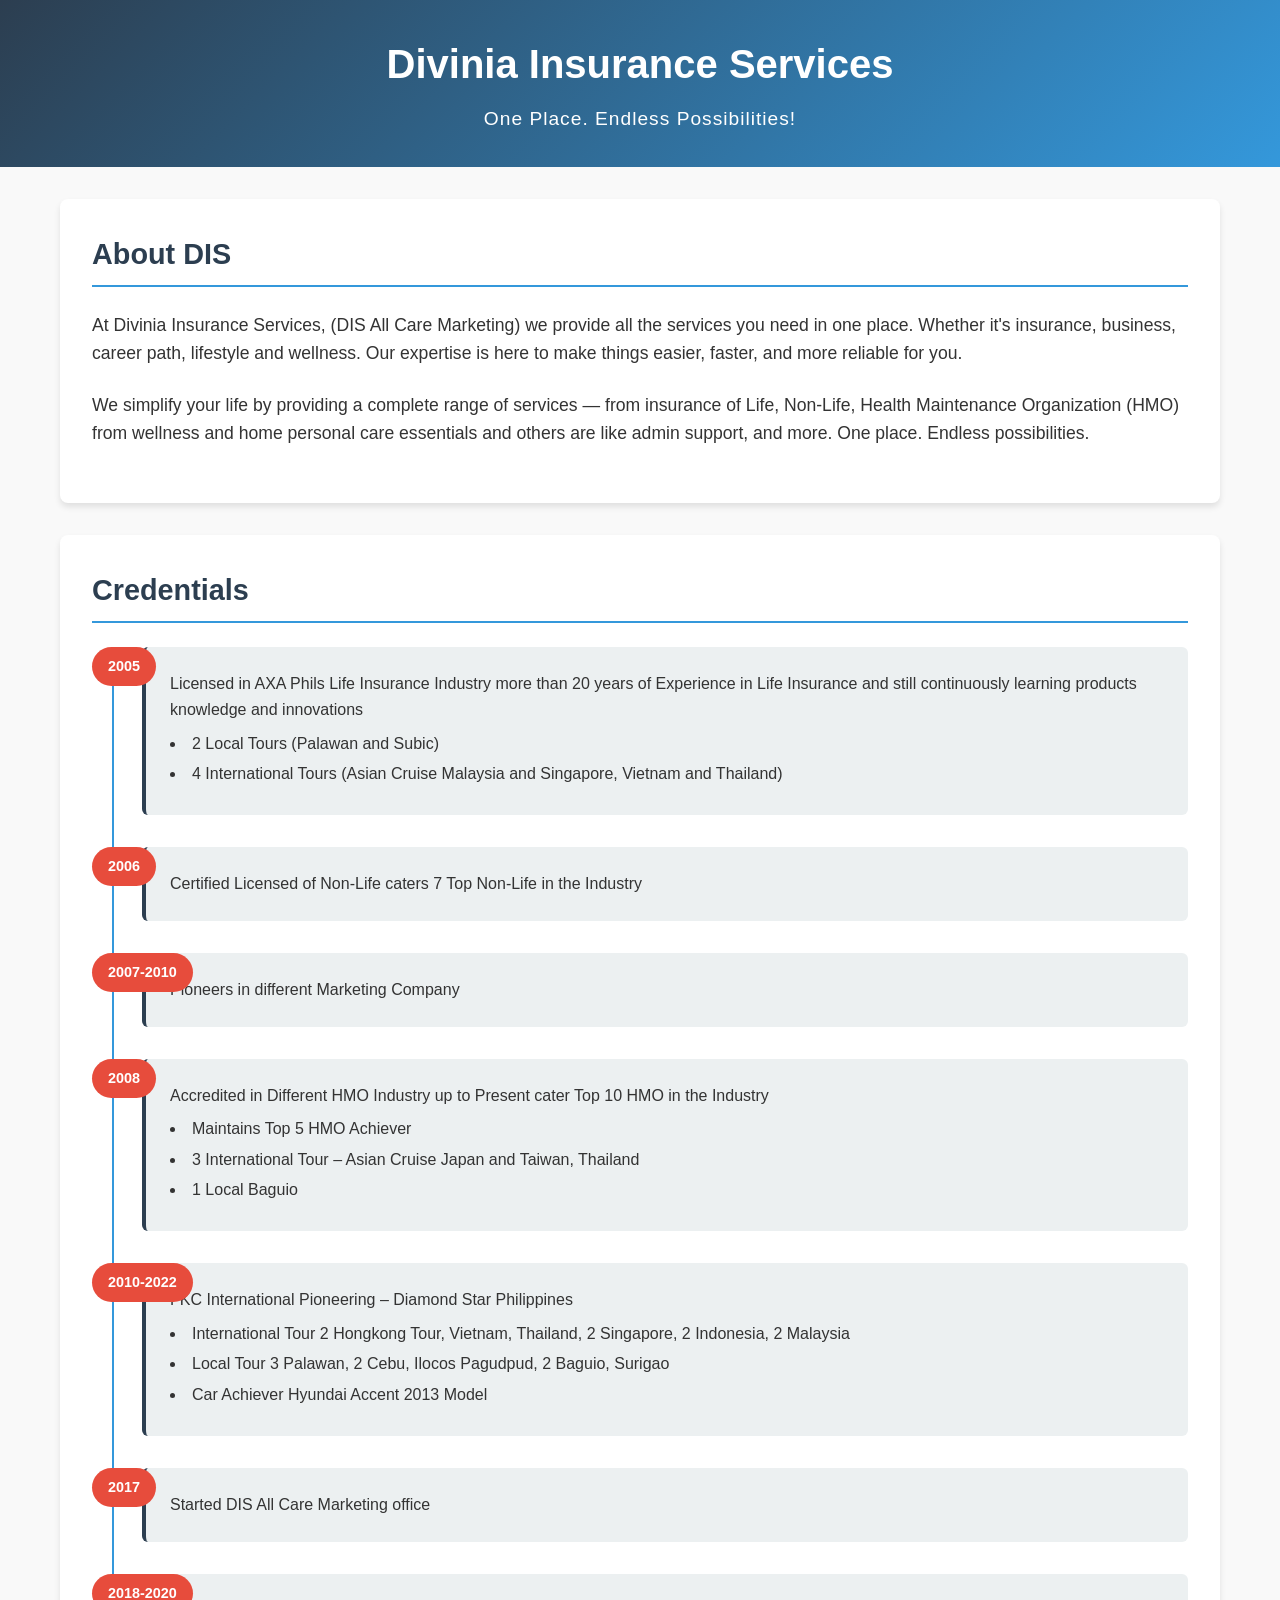
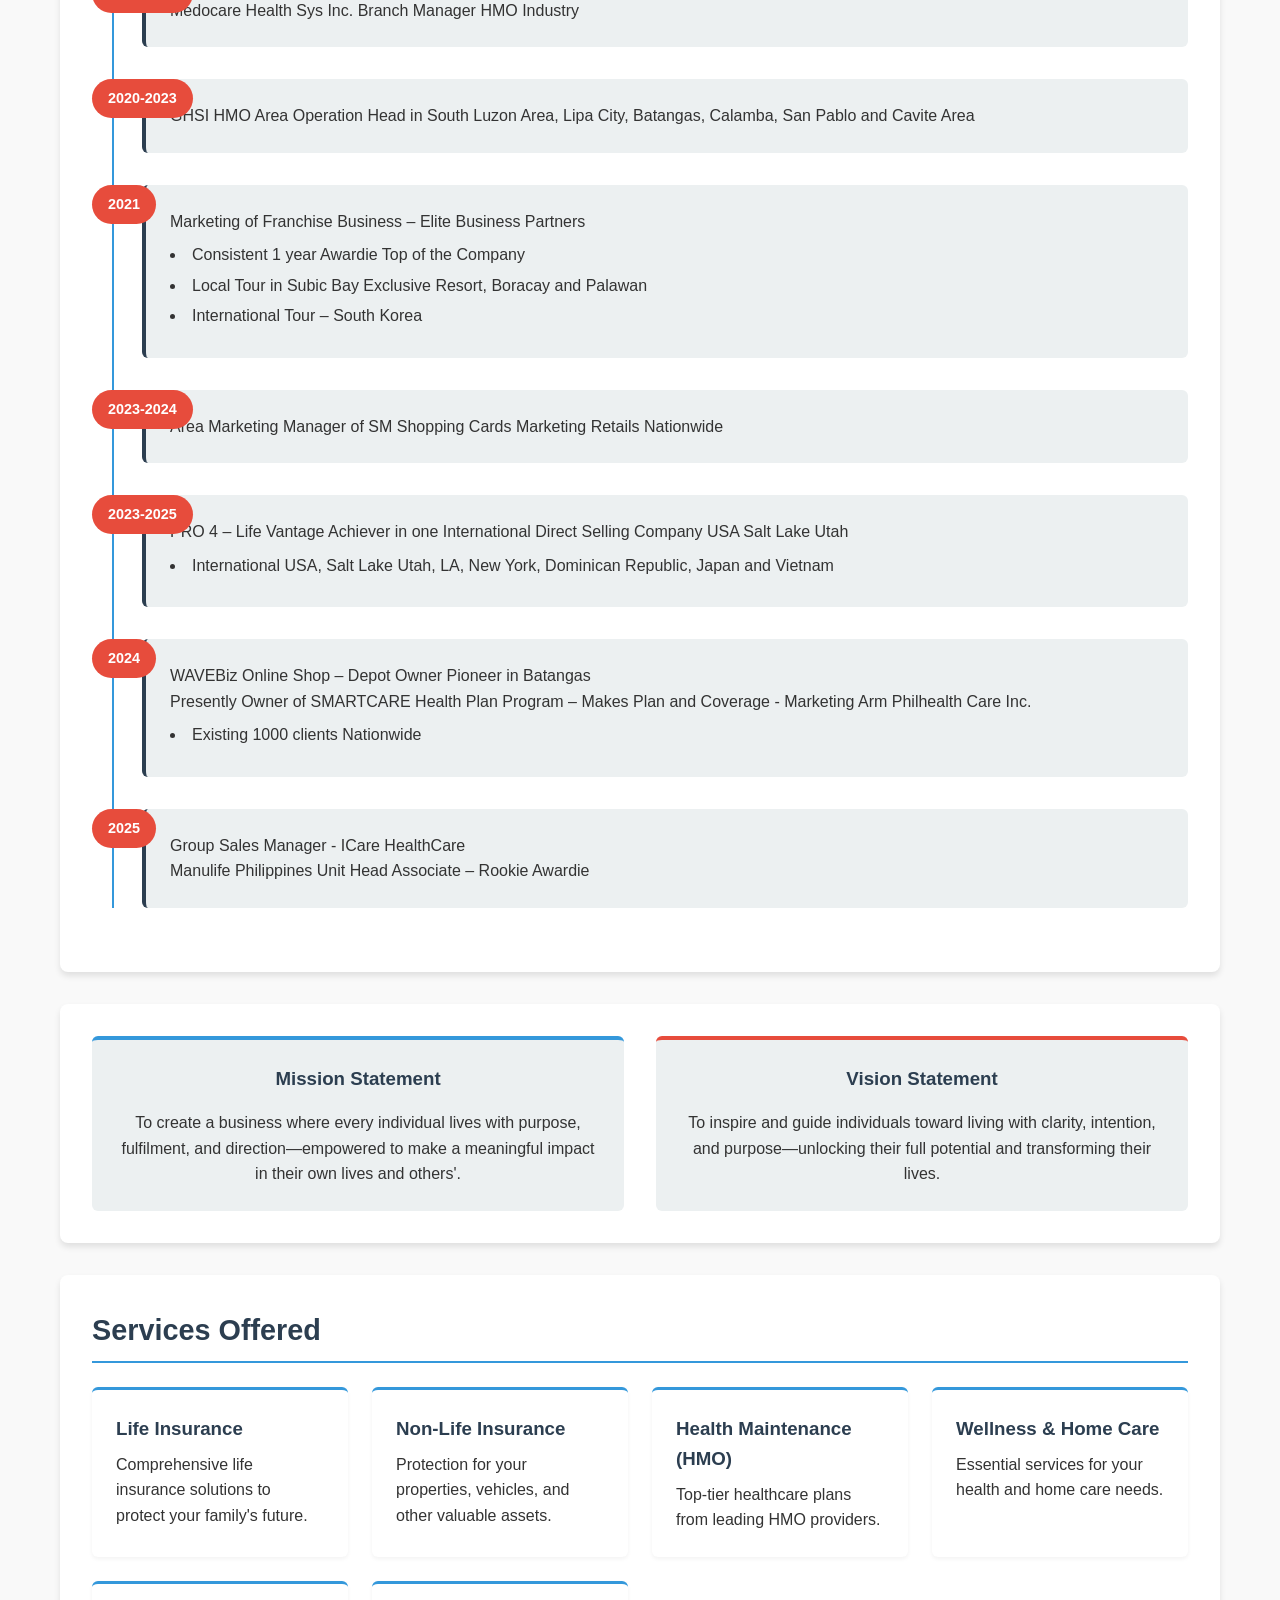
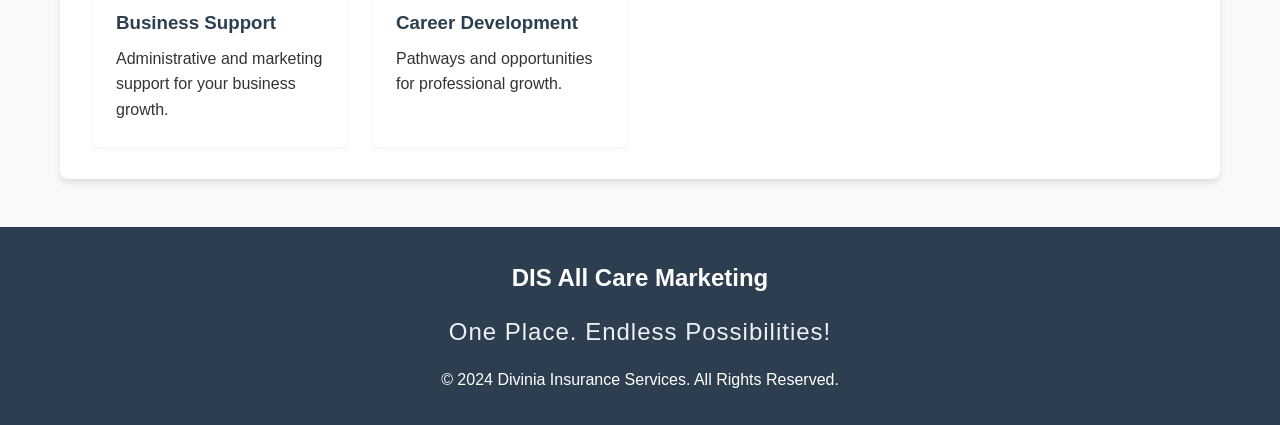
==== digital marketing website/about.html @ 4de1f4f9 "added about us section" ====
<!DOCTYPE html>
<html lang="en">
<head>
    <meta charset="UTF-8">
    <meta name="viewport" content="width=device-width, initial-scale=1.0">
    <title>Divinia Insurance Services (DIS)</title>
    <style>
        /* Base Styles */
        :root {
            --primary: #2c3e50;
            --secondary: #3498db;
            --accent: #e74c3c;
            --light: #ecf0f1;
            --dark: #2c3e50;
            --text: #333;
            --text-light: #7f8c8d;
        }
        
        * {
            margin: 0;
            padding: 0;
            box-sizing: border-box;
        }
        
        body {
            font-family: 'Segoe UI', Tahoma, Geneva, Verdana, sans-serif;
            line-height: 1.6;
            color: var(--text);
            background-color: #f9f9f9;
        }
        
        .container {
            max-width: 1200px;
            margin: 0 auto;
            padding: 0 20px;
        }
        
        /* Header */
        .header {
            background: linear-gradient(135deg, var(--primary), var(--secondary));
            color: white;
            padding: 2rem 0;
            text-align: center;
            margin-bottom: 2rem;
        }
        
        .header h1 {
            font-size: 2.5rem;
            margin-bottom: 0.5rem;
        }
        
        .tagline {
            font-size: 1.2rem;
            font-weight: 300;
            letter-spacing: 1px;
        }
        
        /* Sections */
        .section {
            background: white;
            border-radius: 8px;
            box-shadow: 0 4px 6px rgba(0, 0, 0, 0.1);
            padding: 2rem;
            margin-bottom: 2rem;
        }
        
        .section-title {
            color: var(--primary);
            margin-bottom: 1.5rem;
            padding-bottom: 0.5rem;
            border-bottom: 2px solid var(--secondary);
            font-size: 1.8rem;
        }
        
        /* About Section */
        .about-text {
            margin-bottom: 1.5rem;
            font-size: 1.1rem;
        }
        
        /* Credentials */
        .timeline {
            position: relative;
            padding-left: 50px;
        }
        
        .timeline::before {
            content: '';
            position: absolute;
            left: 20px;
            top: 0;
            bottom: 0;
            width: 2px;
            background: var(--secondary);
        }
        
        .timeline-item {
            position: relative;
            margin-bottom: 2rem;
        }
        
        .timeline-year {
            position: absolute;
            left: -50px;
            top: 0;
            background: var(--accent);
            color: white;
            padding: 0.5rem 1rem;
            border-radius: 20px;
            font-weight: bold;
            font-size: 0.9rem;
        }
        
        .timeline-content {
            background: var(--light);
            padding: 1.5rem;
            border-radius: 6px;
            border-left: 4px solid var(--primary);
        }
        
        .timeline-content ul {
            list-style-position: inside;
            margin-top: 0.5rem;
        }
        
        .timeline-content li {
            margin-bottom: 0.3rem;
        }
        
        /* Mission/Vision */
        .mission-vision {
            display: grid;
            grid-template-columns: 1fr 1fr;
            gap: 2rem;
        }
        
        .mission, .vision {
            background: var(--light);
            padding: 1.5rem;
            border-radius: 6px;
            text-align: center;
        }
        
        .mission {
            border-top: 4px solid var(--secondary);
        }
        
        .vision {
            border-top: 4px solid var(--accent);
        }
        
        .mission h3, .vision h3 {
            margin-bottom: 1rem;
            color: var(--primary);
        }
        
        /* Services */
        .services-grid {
            display: grid;
            grid-template-columns: repeat(auto-fill, minmax(250px, 1fr));
            gap: 1.5rem;
        }
        
        .service-card {
            background: white;
            border-radius: 6px;
            padding: 1.5rem;
            box-shadow: 0 2px 4px rgba(0, 0, 0, 0.05);
            border-top: 3px solid var(--secondary);
            transition: transform 0.3s ease, box-shadow 0.3s ease;
        }
        
        .service-card:hover {
            transform: translateY(-5px);
            box-shadow: 0 10px 20px rgba(0, 0, 0, 0.1);
        }
        
        .service-card h3 {
            color: var(--primary);
            margin-bottom: 0.5rem;
        }
        
        /* Footer */
        .footer {
            background: var(--dark);
            color: white;
            text-align: center;
            padding: 2rem 0;
            margin-top: 3rem;
        }
        
        .footer .tagline {
            font-size: 1.5rem;
            margin: 1rem 0;
            color: var(--light);
        }
        
        /* Responsive Design */
        @media (max-width: 768px) {
            .mission-vision {
                grid-template-columns: 1fr;
            }
            
            .header h1 {
                font-size: 2rem;
            }
            
            .tagline {
                font-size: 1rem;
            }
            
            .timeline {
                padding-left: 30px;
            }
            
            .timeline-year {
                left: -30px;
                padding: 0.3rem 0.6rem;
                font-size: 0.8rem;
            }
        }
    </style>
</head>
<body>
    <header class="header">
        <div class="container">
            <h1>Divinia Insurance Services</h1>
            <p class="tagline">One Place. Endless Possibilities!</p>
        </div>
    </header>
    
    <main class="container">
        <section class="section">
            <h2 class="section-title">About DIS</h2>
            <p class="about-text">
                At Divinia Insurance Services, (DIS All Care Marketing) we provide all the services you need in one place. Whether it's insurance, business, career path, lifestyle and wellness. Our expertise is here to make things easier, faster, and more reliable for you.
            </p>
            <p class="about-text">
                We simplify your life by providing a complete range of services — from insurance of Life, Non-Life, Health Maintenance Organization (HMO) from wellness and home personal care essentials and others are like admin support, and more. One place. Endless possibilities.
            </p>
        </section>
        
        <section class="section">
            <h2 class="section-title">Credentials</h2>
            <div class="timeline">
                <div class="timeline-item">
                    <div class="timeline-year">2005</div>
                    <div class="timeline-content">
                        <p>Licensed in AXA Phils Life Insurance Industry more than 20 years of Experience in Life Insurance and still continuously learning products knowledge and innovations</p>
                        <ul>
                            <li>2 Local Tours (Palawan and Subic)</li>
                            <li>4 International Tours (Asian Cruise Malaysia and Singapore, Vietnam and Thailand)</li>
                        </ul>
                    </div>
                </div>
                
                <div class="timeline-item">
                    <div class="timeline-year">2006</div>
                    <div class="timeline-content">
                        <p>Certified Licensed of Non-Life caters 7 Top Non-Life in the Industry</p>
                    </div>
                </div>
                
                <div class="timeline-item">
                    <div class="timeline-year">2007-2010</div>
                    <div class="timeline-content">
                        <p>Pioneers in different Marketing Company</p>
                    </div>
                </div>
                
                <div class="timeline-item">
                    <div class="timeline-year">2008</div>
                    <div class="timeline-content">
                        <p>Accredited in Different HMO Industry up to Present cater Top 10 HMO in the Industry</p>
                        <ul>
                            <li>Maintains Top 5 HMO Achiever</li>
                            <li>3 International Tour – Asian Cruise Japan and Taiwan, Thailand</li>
                            <li>1 Local Baguio</li>
                        </ul>
                    </div>
                </div>
                
                <div class="timeline-item">
                    <div class="timeline-year">2010-2022</div>
                    <div class="timeline-content">
                        <p>FKC International Pioneering – Diamond Star Philippines</p>
                        <ul>
                            <li>International Tour 2 Hongkong Tour, Vietnam, Thailand, 2 Singapore, 2 Indonesia, 2 Malaysia</li>
                            <li>Local Tour 3 Palawan, 2 Cebu, Ilocos Pagudpud, 2 Baguio, Surigao</li>
                            <li>Car Achiever Hyundai Accent 2013 Model</li>
                        </ul>
                    </div>
                </div>
                
                <div class="timeline-item">
                    <div class="timeline-year">2017</div>
                    <div class="timeline-content">
                        <p>Started DIS All Care Marketing office</p>
                    </div>
                </div>
                
                <div class="timeline-item">
                    <div class="timeline-year">2018-2020</div>
                    <div class="timeline-content">
                        <p>Medocare Health Sys Inc. Branch Manager HMO Industry</p>
                    </div>
                </div>
                
                <div class="timeline-item">
                    <div class="timeline-year">2020-2023</div>
                    <div class="timeline-content">
                        <p>GHSI HMO Area Operation Head in South Luzon Area, Lipa City, Batangas, Calamba, San Pablo and Cavite Area</p>
                    </div>
                </div>
                
                <div class="timeline-item">
                    <div class="timeline-year">2021</div>
                    <div class="timeline-content">
                        <p>Marketing of Franchise Business – Elite Business Partners</p>
                        <ul>
                            <li>Consistent 1 year Awardie Top of the Company</li>
                            <li>Local Tour in Subic Bay Exclusive Resort, Boracay and Palawan</li>
                            <li>International Tour – South Korea</li>
                        </ul>
                    </div>
                </div>
                
                <div class="timeline-item">
                    <div class="timeline-year">2023-2024</div>
                    <div class="timeline-content">
                        <p>Area Marketing Manager of SM Shopping Cards Marketing Retails Nationwide</p>
                    </div>
                </div>
                
                <div class="timeline-item">
                    <div class="timeline-year">2023-2025</div>
                    <div class="timeline-content">
                        <p>PRO 4 – Life Vantage Achiever in one International Direct Selling Company USA Salt Lake Utah</p>
                        <ul>
                            <li>International USA, Salt Lake Utah, LA, New York, Dominican Republic, Japan and Vietnam</li>
                        </ul>
                    </div>
                </div>
                
                <div class="timeline-item">
                    <div class="timeline-year">2024</div>
                    <div class="timeline-content">
                        <p>WAVEBiz Online Shop – Depot Owner Pioneer in Batangas</p>
                        <p>Presently Owner of SMARTCARE Health Plan Program – Makes Plan and Coverage - Marketing Arm Philhealth Care Inc.</p>
                        <ul>
                            <li>Existing 1000 clients Nationwide</li>
                        </ul>
                    </div>
                </div>
                
                <div class="timeline-item">
                    <div class="timeline-year">2025</div>
                    <div class="timeline-content">
                        <p>Group Sales Manager - ICare HealthCare</p>
                        <p>Manulife Philippines Unit Head Associate – Rookie Awardie</p>
                    </div>
                </div>
            </div>
        </section>
        
        <section class="section">
            <div class="mission-vision">
                <div class="mission">
                    <h3>Mission Statement</h3>
                    <p>To create a business where every individual lives with purpose, fulfilment, and direction—empowered to make a meaningful impact in their own lives and others'.</p>
                </div>
                <div class="vision">
                    <h3>Vision Statement</h3>
                    <p>To inspire and guide individuals toward living with clarity, intention, and purpose—unlocking their full potential and transforming their lives.</p>
                </div>
            </div>
        </section>
        
        <section class="section">
            <h2 class="section-title">Services Offered</h2>
            <div class="services-grid">
                <div class="service-card">
                    <h3>Life Insurance</h3>
                    <p>Comprehensive life insurance solutions to protect your family's future.</p>
                </div>
                <div class="service-card">
                    <h3>Non-Life Insurance</h3>
                    <p>Protection for your properties, vehicles, and other valuable assets.</p>
                </div>
                <div class="service-card">
                    <h3>Health Maintenance (HMO)</h3>
                    <p>Top-tier healthcare plans from leading HMO providers.</p>
                </div>
                <div class="service-card">
                    <h3>Wellness & Home Care</h3>
                    <p>Essential services for your health and home care needs.</p>
                </div>
                <div class="service-card">
                    <h3>Business Support</h3>
                    <p>Administrative and marketing support for your business growth.</p>
                </div>
                <div class="service-card">
                    <h3>Career Development</h3>
                    <p>Pathways and opportunities for professional growth.</p>
                </div>
            </div>
        </section>
    </main>
    
    <footer class="footer">
        <div class="container">
            <h2>DIS All Care Marketing</h2>
            <p class="tagline">One Place. Endless Possibilities!</p>
            <p>&copy; 2024 Divinia Insurance Services. All Rights Reserved.</p>
        </div>
    </footer>
</body>
</html>
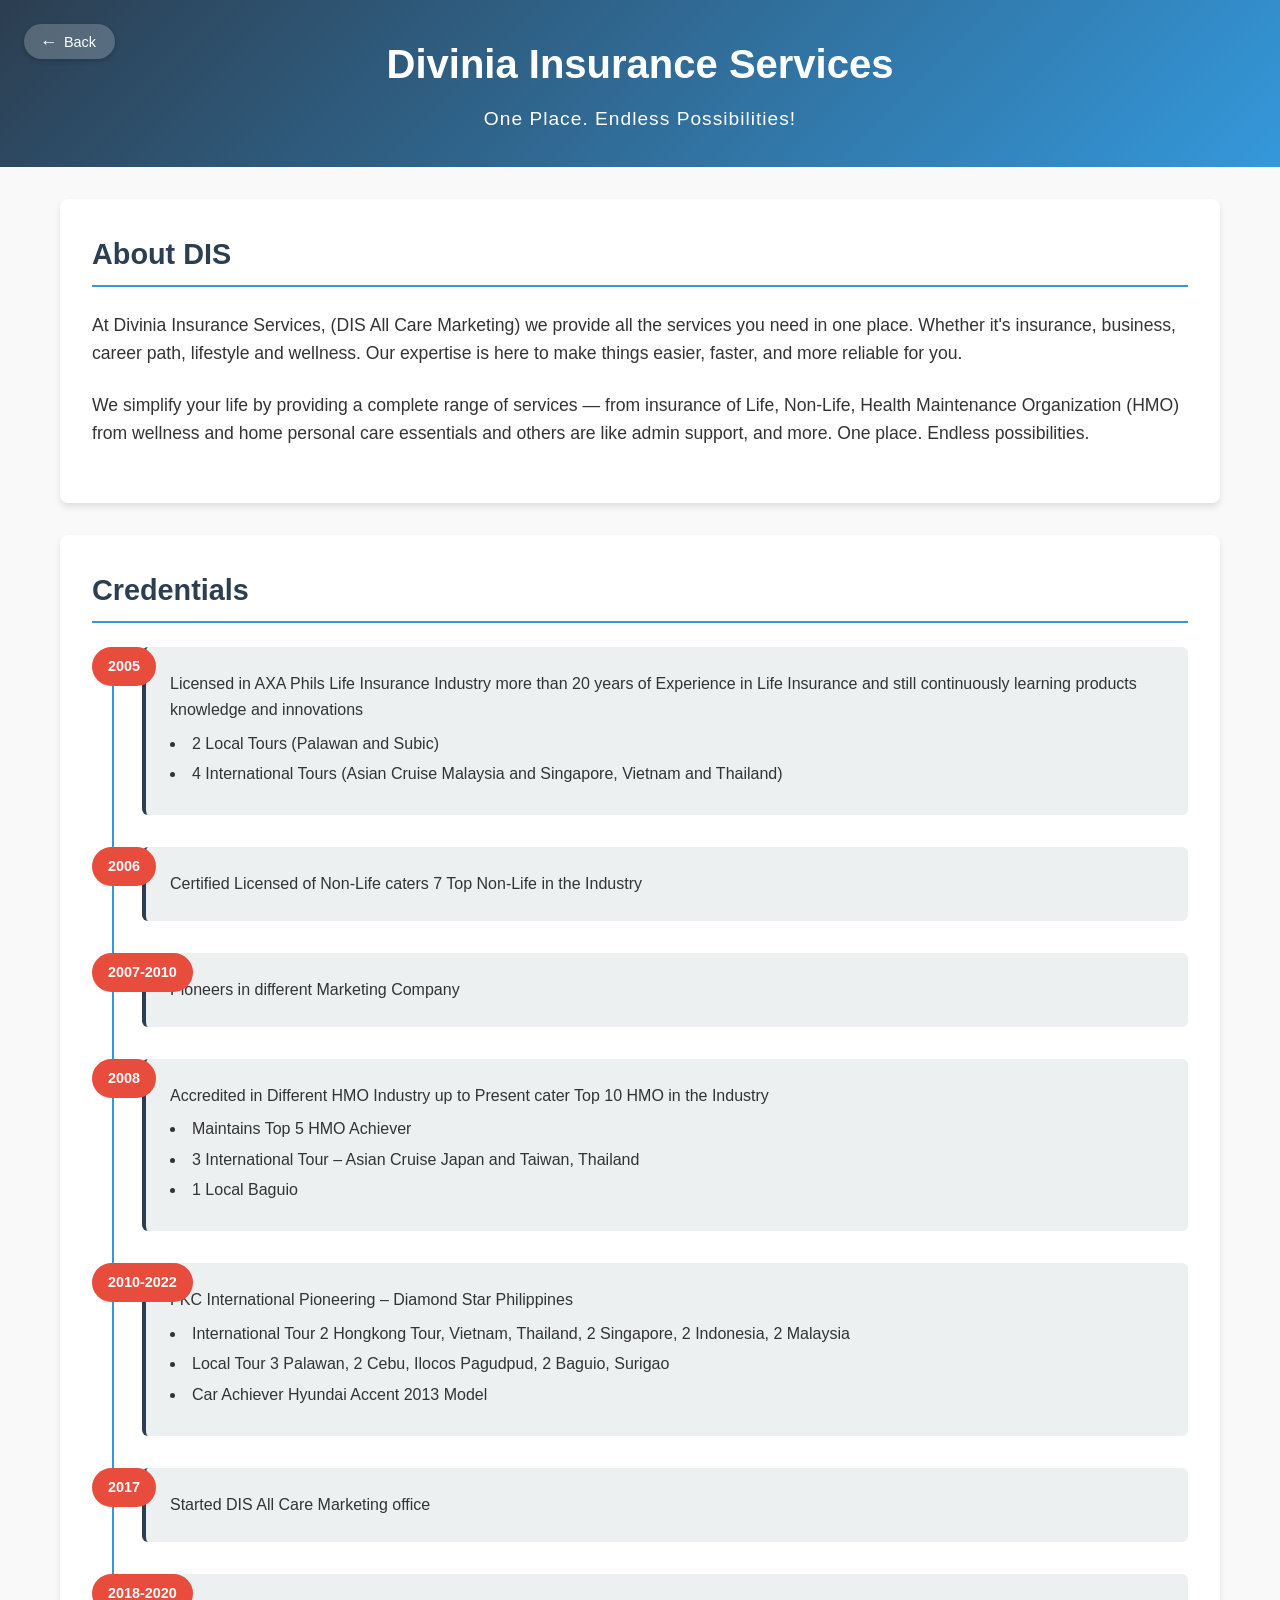
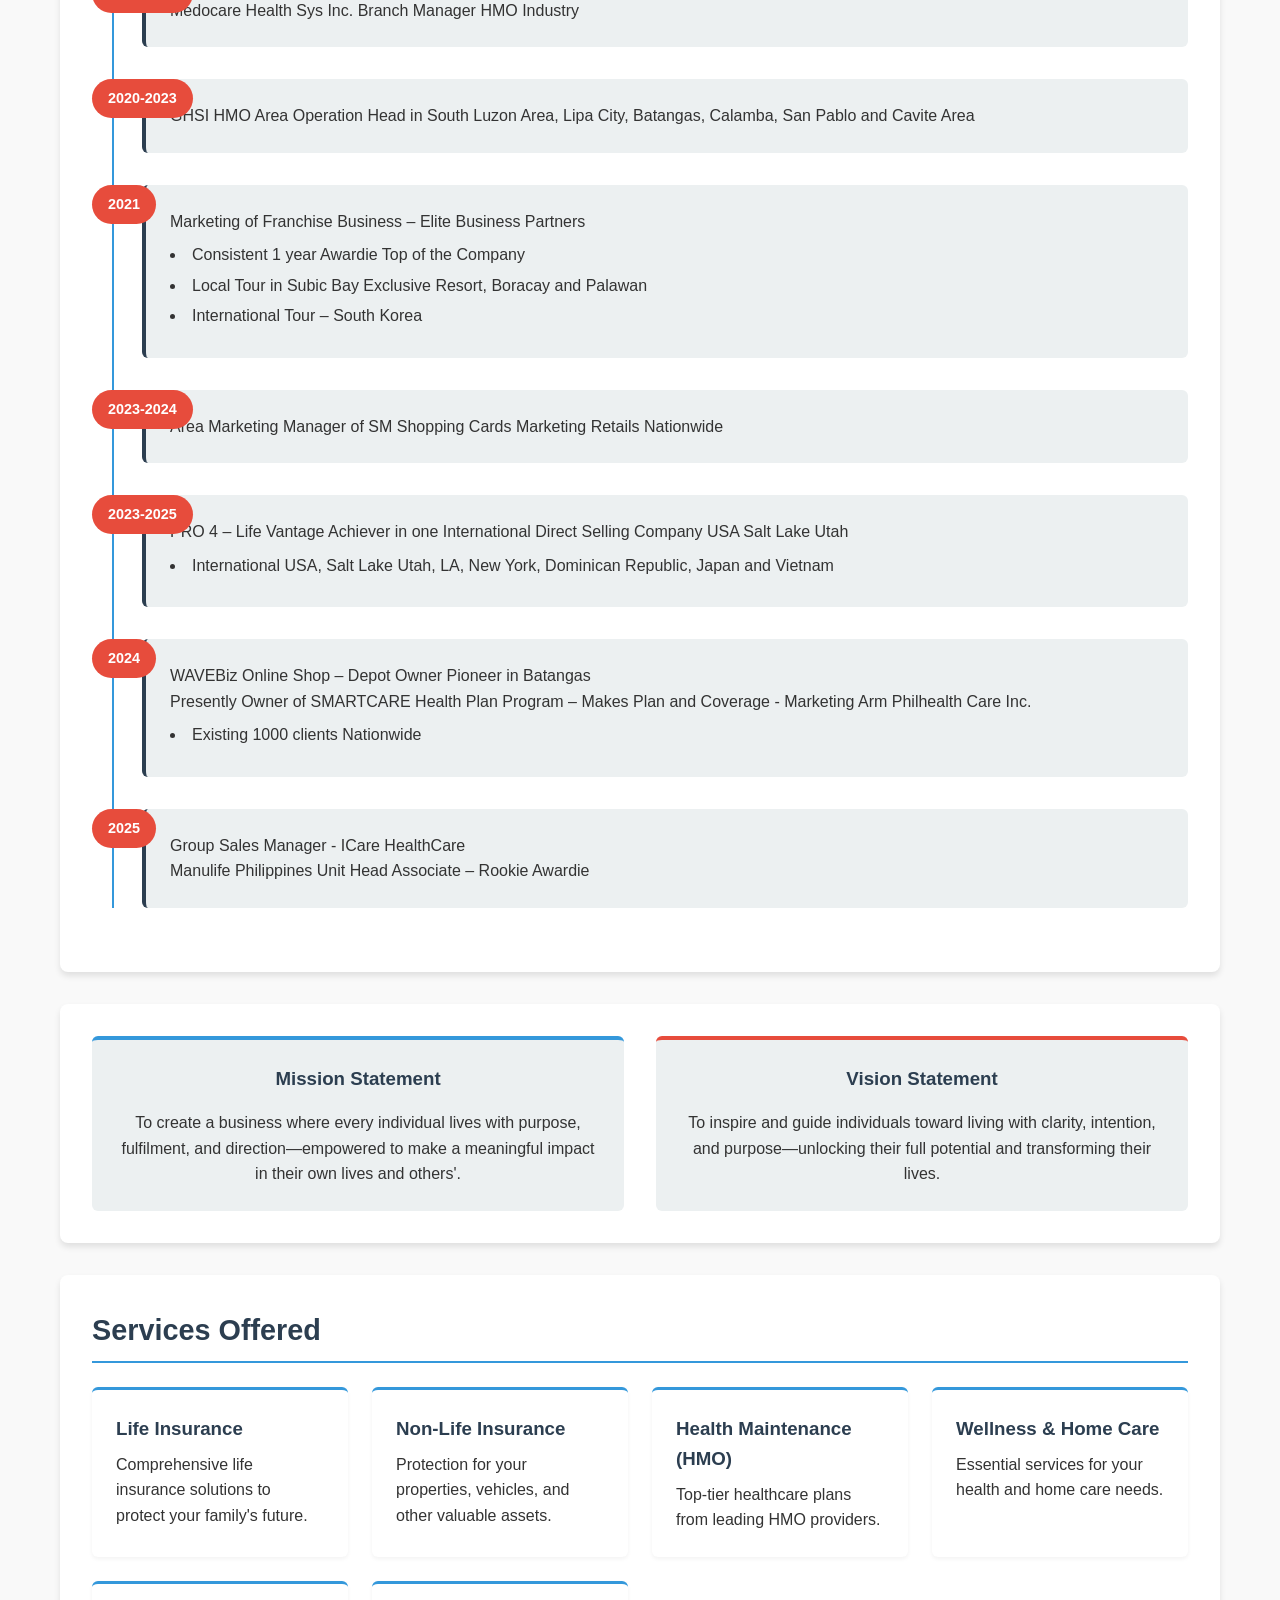
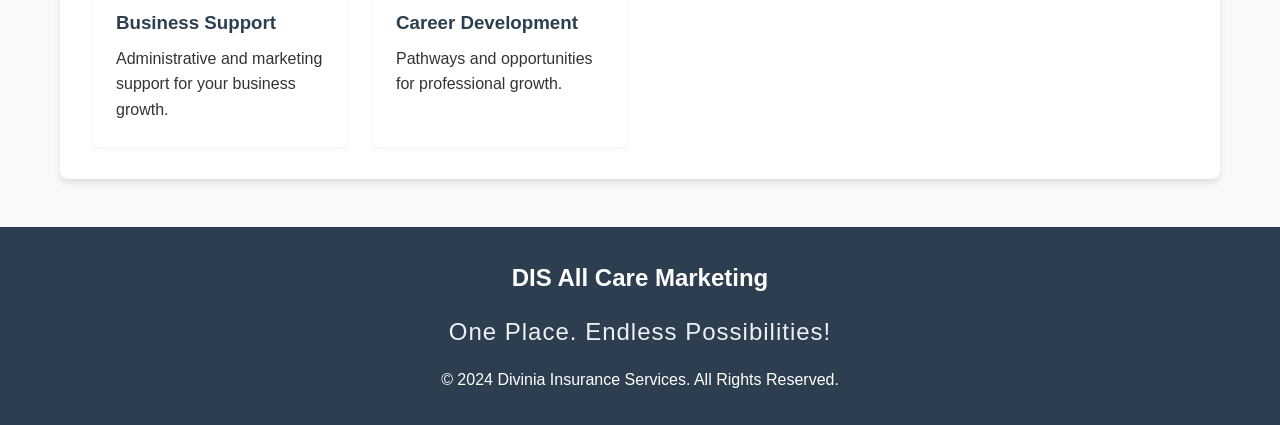
==== commit ccf10ae5: "ready to deploy" ====
--- a/digital marketing website/about.html
+++ b/digital marketing website/about.html
@@ -1,418 +1,542 @@
 <!DOCTYPE html>
 <html lang="en">
-<head>
-    <meta charset="UTF-8">
-    <meta name="viewport" content="width=device-width, initial-scale=1.0">
+  <head>
+    <meta charset="UTF-8" />
+    <meta name="viewport" content="width=device-width, initial-scale=1.0" />
     <title>Divinia Insurance Services (DIS)</title>
     <style>
-        /* Base Styles */
-        :root {
-            --primary: #2c3e50;
-            --secondary: #3498db;
-            --accent: #e74c3c;
-            --light: #ecf0f1;
-            --dark: #2c3e50;
-            --text: #333;
-            --text-light: #7f8c8d;
-        }
-        
-        * {
-            margin: 0;
-            padding: 0;
-            box-sizing: border-box;
-        }
-        
-        body {
-            font-family: 'Segoe UI', Tahoma, Geneva, Verdana, sans-serif;
-            line-height: 1.6;
-            color: var(--text);
-            background-color: #f9f9f9;
-        }
-        
-        .container {
-            max-width: 1200px;
-            margin: 0 auto;
-            padding: 0 20px;
-        }
-        
-        /* Header */
-        .header {
-            background: linear-gradient(135deg, var(--primary), var(--secondary));
-            color: white;
-            padding: 2rem 0;
-            text-align: center;
-            margin-bottom: 2rem;
-        }
-        
+      /* Base Styles */
+      :root {
+        --primary: #2c3e50;
+        --secondary: #3498db;
+        --accent: #e74c3c;
+        --light: #ecf0f1;
+        --dark: #2c3e50;
+        --text: #333;
+        --text-light: #7f8c8d;
+      }
+
+      * {
+        margin: 0;
+        padding: 0;
+        box-sizing: border-box;
+      }
+
+      body {
+        font-family: "Segoe UI", Tahoma, Geneva, Verdana, sans-serif;
+        line-height: 1.6;
+        color: var(--text);
+        background-color: #f9f9f9;
+      }
+
+      .container {
+        max-width: 1200px;
+        margin: 0 auto;
+        padding: 0 20px;
+      }
+
+      /* Header */
+      .header {
+        background: linear-gradient(135deg, var(--primary), var(--secondary));
+        color: white;
+        padding: 2rem 0;
+        text-align: center;
+        margin-bottom: 2rem;
+        position: relative;
+      }
+
+      .header h1 {
+        font-size: 2.5rem;
+        margin-bottom: 0.5rem;
+      }
+
+      .tagline {
+        font-size: 1.2rem;
+        font-weight: 300;
+        letter-spacing: 1px;
+      }
+
+      /* Back Button */
+      .back-btn {
+        position: absolute;
+        top: 1.5rem;
+        left: 1.5rem;
+        background-color: rgba(255, 255, 255, 0.2);
+        color: white;
+        border: none;
+        border-radius: 50px;
+        padding: 0.6rem 1.2rem 0.6rem 2.5rem;
+        font-size: 0.9rem;
+        cursor: pointer;
+        transition: all 0.3s ease;
+        box-shadow: 0 2px 5px rgba(0, 0, 0, 0.2);
+      }
+
+      .back-btn:hover {
+        background-color: rgba(255, 255, 255, 0.3);
+        transform: translateY(-2px);
+        box-shadow: 0 4px 8px rgba(0, 0, 0, 0.3);
+      }
+
+      .back-btn:active {
+        transform: translateY(0);
+      }
+
+      .back-btn::before {
+        content: "←";
+        position: absolute;
+        left: 1rem;
+        top: 50%;
+        transform: translateY(-50%);
+        font-size: 1.1rem;
+      }
+
+      /* Sections */
+      .section {
+        background: white;
+        border-radius: 8px;
+        box-shadow: 0 4px 6px rgba(0, 0, 0, 0.1);
+        padding: 2rem;
+        margin-bottom: 2rem;
+      }
+
+      .section-title {
+        color: var(--primary);
+        margin-bottom: 1.5rem;
+        padding-bottom: 0.5rem;
+        border-bottom: 2px solid var(--secondary);
+        font-size: 1.8rem;
+      }
+
+      /* About Section */
+      .about-text {
+        margin-bottom: 1.5rem;
+        font-size: 1.1rem;
+      }
+
+      /* Credentials */
+      .timeline {
+        position: relative;
+        padding-left: 50px;
+      }
+
+      .timeline::before {
+        content: "";
+        position: absolute;
+        left: 20px;
+        top: 0;
+        bottom: 0;
+        width: 2px;
+        background: var(--secondary);
+      }
+
+      .timeline-item {
+        position: relative;
+        margin-bottom: 2rem;
+      }
+
+      .timeline-year {
+        position: absolute;
+        left: -50px;
+        top: 0;
+        background: var(--accent);
+        color: white;
+        padding: 0.5rem 1rem;
+        border-radius: 20px;
+        font-weight: bold;
+        font-size: 0.9rem;
+      }
+
+      .timeline-content {
+        background: var(--light);
+        padding: 1.5rem;
+        border-radius: 6px;
+        border-left: 4px solid var(--primary);
+      }
+
+      .timeline-content ul {
+        list-style-position: inside;
+        margin-top: 0.5rem;
+      }
+
+      .timeline-content li {
+        margin-bottom: 0.3rem;
+      }
+
+      /* Mission/Vision */
+      .mission-vision {
+        display: grid;
+        grid-template-columns: 1fr 1fr;
+        gap: 2rem;
+      }
+
+      .mission,
+      .vision {
+        background: var(--light);
+        padding: 1.5rem;
+        border-radius: 6px;
+        text-align: center;
+      }
+
+      .mission {
+        border-top: 4px solid var(--secondary);
+      }
+
+      .vision {
+        border-top: 4px solid var(--accent);
+      }
+
+      .mission h3,
+      .vision h3 {
+        margin-bottom: 1rem;
+        color: var(--primary);
+      }
+
+      /* Services */
+      .services-grid {
+        display: grid;
+        grid-template-columns: repeat(auto-fill, minmax(250px, 1fr));
+        gap: 1.5rem;
+      }
+
+      .service-card {
+        background: white;
+        border-radius: 6px;
+        padding: 1.5rem;
+        box-shadow: 0 2px 4px rgba(0, 0, 0, 0.05);
+        border-top: 3px solid var(--secondary);
+        transition: transform 0.3s ease, box-shadow 0.3s ease;
+      }
+
+      .service-card:hover {
+        transform: translateY(-5px);
+        box-shadow: 0 10px 20px rgba(0, 0, 0, 0.1);
+      }
+
+      .service-card h3 {
+        color: var(--primary);
+        margin-bottom: 0.5rem;
+      }
+
+      /* Footer */
+      .footer {
+        background: var(--dark);
+        color: white;
+        text-align: center;
+        padding: 2rem 0;
+        margin-top: 3rem;
+      }
+
+      .footer .tagline {
+        font-size: 1.5rem;
+        margin: 1rem 0;
+        color: var(--light);
+      }
+
+      /* Responsive Design */
+      @media (max-width: 768px) {
+        .mission-vision {
+          grid-template-columns: 1fr;
+        }
+
         .header h1 {
-            font-size: 2.5rem;
-            margin-bottom: 0.5rem;
+          font-size: 2rem;
         }
         
         .tagline {
-            font-size: 1.2rem;
-            font-weight: 300;
-            letter-spacing: 1px;
+          font-size: 1rem;
+        }
+
+        .timeline {
+          padding-left: 30px;
+        }
+
+        .timeline-year {
+          left: -30px;
+          padding: 0.3rem 0.6rem;
+          font-size: 0.8rem;
         }
         
-        /* Sections */
-        .section {
-            background: white;
-            border-radius: 8px;
-            box-shadow: 0 4px 6px rgba(0, 0, 0, 0.1);
-            padding: 2rem;
-            margin-bottom: 2rem;
+        /* Responsive back button */
+        .back-btn {
+          top: 1rem;
+          left: 1rem;
+          padding: 0.5rem 1rem 0.5rem 1.8rem;
+          font-size: 0.8rem;
         }
         
-        .section-title {
-            color: var(--primary);
-            margin-bottom: 1.5rem;
-            padding-bottom: 0.5rem;
-            border-bottom: 2px solid var(--secondary);
-            font-size: 1.8rem;
+        .back-btn::before {
+          left: 0.8rem;
+        }
+      }
+      
+      @media (max-width: 480px) {
+        .header h1 {
+          margin-top: 1.5rem;
         }
         
-        /* About Section */
-        .about-text {
-            margin-bottom: 1.5rem;
-            font-size: 1.1rem;
-        }
-        
-        /* Credentials */
-        .timeline {
-            position: relative;
-            padding-left: 50px;
-        }
-        
-        .timeline::before {
-            content: '';
-            position: absolute;
-            left: 20px;
-            top: 0;
-            bottom: 0;
-            width: 2px;
-            background: var(--secondary);
-        }
-        
-        .timeline-item {
-            position: relative;
-            margin-bottom: 2rem;
-        }
-        
-        .timeline-year {
-            position: absolute;
-            left: -50px;
-            top: 0;
-            background: var(--accent);
-            color: white;
-            padding: 0.5rem 1rem;
-            border-radius: 20px;
-            font-weight: bold;
-            font-size: 0.9rem;
-        }
-        
-        .timeline-content {
-            background: var(--light);
-            padding: 1.5rem;
-            border-radius: 6px;
-            border-left: 4px solid var(--primary);
-        }
-        
-        .timeline-content ul {
-            list-style-position: inside;
-            margin-top: 0.5rem;
-        }
-        
-        .timeline-content li {
-            margin-bottom: 0.3rem;
-        }
-        
-        /* Mission/Vision */
-        .mission-vision {
-            display: grid;
-            grid-template-columns: 1fr 1fr;
-            gap: 2rem;
-        }
-        
-        .mission, .vision {
-            background: var(--light);
-            padding: 1.5rem;
-            border-radius: 6px;
-            text-align: center;
-        }
-        
-        .mission {
-            border-top: 4px solid var(--secondary);
-        }
-        
-        .vision {
-            border-top: 4px solid var(--accent);
-        }
-        
-        .mission h3, .vision h3 {
-            margin-bottom: 1rem;
-            color: var(--primary);
-        }
-        
-        /* Services */
-        .services-grid {
-            display: grid;
-            grid-template-columns: repeat(auto-fill, minmax(250px, 1fr));
-            gap: 1.5rem;
-        }
-        
-        .service-card {
-            background: white;
-            border-radius: 6px;
-            padding: 1.5rem;
-            box-shadow: 0 2px 4px rgba(0, 0, 0, 0.05);
-            border-top: 3px solid var(--secondary);
-            transition: transform 0.3s ease, box-shadow 0.3s ease;
-        }
-        
-        .service-card:hover {
-            transform: translateY(-5px);
-            box-shadow: 0 10px 20px rgba(0, 0, 0, 0.1);
-        }
-        
-        .service-card h3 {
-            color: var(--primary);
-            margin-bottom: 0.5rem;
-        }
-        
-        /* Footer */
-        .footer {
-            background: var(--dark);
-            color: white;
-            text-align: center;
-            padding: 2rem 0;
-            margin-top: 3rem;
-        }
-        
-        .footer .tagline {
-            font-size: 1.5rem;
-            margin: 1rem 0;
-            color: var(--light);
-        }
-        
-        /* Responsive Design */
-        @media (max-width: 768px) {
-            .mission-vision {
-                grid-template-columns: 1fr;
-            }
-            
-            .header h1 {
-                font-size: 2rem;
-            }
-            
-            .tagline {
-                font-size: 1rem;
-            }
-            
-            .timeline {
-                padding-left: 30px;
-            }
-            
-            .timeline-year {
-                left: -30px;
-                padding: 0.3rem 0.6rem;
-                font-size: 0.8rem;
-            }
-        }
+        .back-btn {
+          top: 1rem;
+          left: 1rem;
+          padding: 0.5rem 1rem 0.5rem 1.8rem;
+          font-size: 0.8rem;
+        }
+      }
     </style>
-</head>
-<body>
+  </head>
+  <body>
     <header class="header">
-        <div class="container">
-            <h1>Divinia Insurance Services</h1>
-            <p class="tagline">One Place. Endless Possibilities!</p>
+      <div class="container">
+        <button onclick="history.back()" class="back-btn">Back</button>
+        <h1>Divinia Insurance Services</h1>
+        <p class="tagline">One Place. Endless Possibilities!</p>
+      </div>
+    </header>
+
+    <main class="container">
+      <section class="section">
+        <h2 class="section-title">About DIS</h2>
+        <p class="about-text">
+          At Divinia Insurance Services, (DIS All Care Marketing) we provide all
+          the services you need in one place. Whether it's insurance, business,
+          career path, lifestyle and wellness. Our expertise is here to make
+          things easier, faster, and more reliable for you.
+        </p>
+        <p class="about-text">
+          We simplify your life by providing a complete range of services — from
+          insurance of Life, Non-Life, Health Maintenance Organization (HMO)
+          from wellness and home personal care essentials and others are like
+          admin support, and more. One place. Endless possibilities.
+        </p>
+      </section>
+
+      <section class="section">
+        <h2 class="section-title">Credentials</h2>
+        <div class="timeline">
+          <div class="timeline-item">
+            <div class="timeline-year">2005</div>
+            <div class="timeline-content">
+              <p>
+                Licensed in AXA Phils Life Insurance Industry more than 20 years
+                of Experience in Life Insurance and still continuously learning
+                products knowledge and innovations
+              </p>
+              <ul>
+                <li>2 Local Tours (Palawan and Subic)</li>
+                <li>
+                  4 International Tours (Asian Cruise Malaysia and Singapore,
+                  Vietnam and Thailand)
+                </li>
+              </ul>
+            </div>
+          </div>
+
+          <div class="timeline-item">
+            <div class="timeline-year">2006</div>
+            <div class="timeline-content">
+              <p>
+                Certified Licensed of Non-Life caters 7 Top Non-Life in the
+                Industry
+              </p>
+            </div>
+          </div>
+
+          <div class="timeline-item">
+            <div class="timeline-year">2007-2010</div>
+            <div class="timeline-content">
+              <p>Pioneers in different Marketing Company</p>
+            </div>
+          </div>
+
+          <div class="timeline-item">
+            <div class="timeline-year">2008</div>
+            <div class="timeline-content">
+              <p>
+                Accredited in Different HMO Industry up to Present cater Top 10
+                HMO in the Industry
+              </p>
+              <ul>
+                <li>Maintains Top 5 HMO Achiever</li>
+                <li>
+                  3 International Tour – Asian Cruise Japan and Taiwan, Thailand
+                </li>
+                <li>1 Local Baguio</li>
+              </ul>
+            </div>
+          </div>
+
+          <div class="timeline-item">
+            <div class="timeline-year">2010-2022</div>
+            <div class="timeline-content">
+              <p>FKC International Pioneering – Diamond Star Philippines</p>
+              <ul>
+                <li>
+                  International Tour 2 Hongkong Tour, Vietnam, Thailand, 2
+                  Singapore, 2 Indonesia, 2 Malaysia
+                </li>
+                <li>
+                  Local Tour 3 Palawan, 2 Cebu, Ilocos Pagudpud, 2 Baguio,
+                  Surigao
+                </li>
+                <li>Car Achiever Hyundai Accent 2013 Model</li>
+              </ul>
+            </div>
+          </div>
+
+          <div class="timeline-item">
+            <div class="timeline-year">2017</div>
+            <div class="timeline-content">
+              <p>Started DIS All Care Marketing office</p>
+            </div>
+          </div>
+
+          <div class="timeline-item">
+            <div class="timeline-year">2018-2020</div>
+            <div class="timeline-content">
+              <p>Medocare Health Sys Inc. Branch Manager HMO Industry</p>
+            </div>
+          </div>
+
+          <div class="timeline-item">
+            <div class="timeline-year">2020-2023</div>
+            <div class="timeline-content">
+              <p>
+                GHSI HMO Area Operation Head in South Luzon Area, Lipa City,
+                Batangas, Calamba, San Pablo and Cavite Area
+              </p>
+            </div>
+          </div>
+
+          <div class="timeline-item">
+            <div class="timeline-year">2021</div>
+            <div class="timeline-content">
+              <p>Marketing of Franchise Business – Elite Business Partners</p>
+              <ul>
+                <li>Consistent 1 year Awardie Top of the Company</li>
+                <li>
+                  Local Tour in Subic Bay Exclusive Resort, Boracay and Palawan
+                </li>
+                <li>International Tour – South Korea</li>
+              </ul>
+            </div>
+          </div>
+
+          <div class="timeline-item">
+            <div class="timeline-year">2023-2024</div>
+            <div class="timeline-content">
+              <p>
+                Area Marketing Manager of SM Shopping Cards Marketing Retails
+                Nationwide
+              </p>
+            </div>
+          </div>
+
+          <div class="timeline-item">
+            <div class="timeline-year">2023-2025</div>
+            <div class="timeline-content">
+              <p>
+                PRO 4 – Life Vantage Achiever in one International Direct
+                Selling Company USA Salt Lake Utah
+              </p>
+              <ul>
+                <li>
+                  International USA, Salt Lake Utah, LA, New York, Dominican
+                  Republic, Japan and Vietnam
+                </li>
+              </ul>
+            </div>
+          </div>
+
+          <div class="timeline-item">
+            <div class="timeline-year">2024</div>
+            <div class="timeline-content">
+              <p>WAVEBiz Online Shop – Depot Owner Pioneer in Batangas</p>
+              <p>
+                Presently Owner of SMARTCARE Health Plan Program – Makes Plan
+                and Coverage - Marketing Arm Philhealth Care Inc.
+              </p>
+              <ul>
+                <li>Existing 1000 clients Nationwide</li>
+              </ul>
+            </div>
+          </div>
+
+          <div class="timeline-item">
+            <div class="timeline-year">2025</div>
+            <div class="timeline-content">
+              <p>Group Sales Manager - ICare HealthCare</p>
+              <p>Manulife Philippines Unit Head Associate – Rookie Awardie</p>
+            </div>
+          </div>
         </div>
-    </header>
-    
-    <main class="container">
-        <section class="section">
-            <h2 class="section-title">About DIS</h2>
-            <p class="about-text">
-                At Divinia Insurance Services, (DIS All Care Marketing) we provide all the services you need in one place. Whether it's insurance, business, career path, lifestyle and wellness. Our expertise is here to make things easier, faster, and more reliable for you.
+      </section>
+
+      <section class="section">
+        <div class="mission-vision">
+          <div class="mission">
+            <h3>Mission Statement</h3>
+            <p>
+              To create a business where every individual lives with purpose,
+              fulfilment, and direction—empowered to make a meaningful impact in
+              their own lives and others'.
             </p>
-            <p class="about-text">
-                We simplify your life by providing a complete range of services — from insurance of Life, Non-Life, Health Maintenance Organization (HMO) from wellness and home personal care essentials and others are like admin support, and more. One place. Endless possibilities.
+          </div>
+          <div class="vision">
+            <h3>Vision Statement</h3>
+            <p>
+              To inspire and guide individuals toward living with clarity,
+              intention, and purpose—unlocking their full potential and
+              transforming their lives.
             </p>
-        </section>
-        
-        <section class="section">
-            <h2 class="section-title">Credentials</h2>
-            <div class="timeline">
-                <div class="timeline-item">
-                    <div class="timeline-year">2005</div>
-                    <div class="timeline-content">
-                        <p>Licensed in AXA Phils Life Insurance Industry more than 20 years of Experience in Life Insurance and still continuously learning products knowledge and innovations</p>
-                        <ul>
-                            <li>2 Local Tours (Palawan and Subic)</li>
-                            <li>4 International Tours (Asian Cruise Malaysia and Singapore, Vietnam and Thailand)</li>
-                        </ul>
-                    </div>
-                </div>
-                
-                <div class="timeline-item">
-                    <div class="timeline-year">2006</div>
-                    <div class="timeline-content">
-                        <p>Certified Licensed of Non-Life caters 7 Top Non-Life in the Industry</p>
-                    </div>
-                </div>
-                
-                <div class="timeline-item">
-                    <div class="timeline-year">2007-2010</div>
-                    <div class="timeline-content">
-                        <p>Pioneers in different Marketing Company</p>
-                    </div>
-                </div>
-                
-                <div class="timeline-item">
-                    <div class="timeline-year">2008</div>
-                    <div class="timeline-content">
-                        <p>Accredited in Different HMO Industry up to Present cater Top 10 HMO in the Industry</p>
-                        <ul>
-                            <li>Maintains Top 5 HMO Achiever</li>
-                            <li>3 International Tour – Asian Cruise Japan and Taiwan, Thailand</li>
-                            <li>1 Local Baguio</li>
-                        </ul>
-                    </div>
-                </div>
-                
-                <div class="timeline-item">
-                    <div class="timeline-year">2010-2022</div>
-                    <div class="timeline-content">
-                        <p>FKC International Pioneering – Diamond Star Philippines</p>
-                        <ul>
-                            <li>International Tour 2 Hongkong Tour, Vietnam, Thailand, 2 Singapore, 2 Indonesia, 2 Malaysia</li>
-                            <li>Local Tour 3 Palawan, 2 Cebu, Ilocos Pagudpud, 2 Baguio, Surigao</li>
-                            <li>Car Achiever Hyundai Accent 2013 Model</li>
-                        </ul>
-                    </div>
-                </div>
-                
-                <div class="timeline-item">
-                    <div class="timeline-year">2017</div>
-                    <div class="timeline-content">
-                        <p>Started DIS All Care Marketing office</p>
-                    </div>
-                </div>
-                
-                <div class="timeline-item">
-                    <div class="timeline-year">2018-2020</div>
-                    <div class="timeline-content">
-                        <p>Medocare Health Sys Inc. Branch Manager HMO Industry</p>
-                    </div>
-                </div>
-                
-                <div class="timeline-item">
-                    <div class="timeline-year">2020-2023</div>
-                    <div class="timeline-content">
-                        <p>GHSI HMO Area Operation Head in South Luzon Area, Lipa City, Batangas, Calamba, San Pablo and Cavite Area</p>
-                    </div>
-                </div>
-                
-                <div class="timeline-item">
-                    <div class="timeline-year">2021</div>
-                    <div class="timeline-content">
-                        <p>Marketing of Franchise Business – Elite Business Partners</p>
-                        <ul>
-                            <li>Consistent 1 year Awardie Top of the Company</li>
-                            <li>Local Tour in Subic Bay Exclusive Resort, Boracay and Palawan</li>
-                            <li>International Tour – South Korea</li>
-                        </ul>
-                    </div>
-                </div>
-                
-                <div class="timeline-item">
-                    <div class="timeline-year">2023-2024</div>
-                    <div class="timeline-content">
-                        <p>Area Marketing Manager of SM Shopping Cards Marketing Retails Nationwide</p>
-                    </div>
-                </div>
-                
-                <div class="timeline-item">
-                    <div class="timeline-year">2023-2025</div>
-                    <div class="timeline-content">
-                        <p>PRO 4 – Life Vantage Achiever in one International Direct Selling Company USA Salt Lake Utah</p>
-                        <ul>
-                            <li>International USA, Salt Lake Utah, LA, New York, Dominican Republic, Japan and Vietnam</li>
-                        </ul>
-                    </div>
-                </div>
-                
-                <div class="timeline-item">
-                    <div class="timeline-year">2024</div>
-                    <div class="timeline-content">
-                        <p>WAVEBiz Online Shop – Depot Owner Pioneer in Batangas</p>
-                        <p>Presently Owner of SMARTCARE Health Plan Program – Makes Plan and Coverage - Marketing Arm Philhealth Care Inc.</p>
-                        <ul>
-                            <li>Existing 1000 clients Nationwide</li>
-                        </ul>
-                    </div>
-                </div>
-                
-                <div class="timeline-item">
-                    <div class="timeline-year">2025</div>
-                    <div class="timeline-content">
-                        <p>Group Sales Manager - ICare HealthCare</p>
-                        <p>Manulife Philippines Unit Head Associate – Rookie Awardie</p>
-                    </div>
-                </div>
-            </div>
-        </section>
-        
-        <section class="section">
-            <div class="mission-vision">
-                <div class="mission">
-                    <h3>Mission Statement</h3>
-                    <p>To create a business where every individual lives with purpose, fulfilment, and direction—empowered to make a meaningful impact in their own lives and others'.</p>
-                </div>
-                <div class="vision">
-                    <h3>Vision Statement</h3>
-                    <p>To inspire and guide individuals toward living with clarity, intention, and purpose—unlocking their full potential and transforming their lives.</p>
-                </div>
-            </div>
-        </section>
-        
-        <section class="section">
-            <h2 class="section-title">Services Offered</h2>
-            <div class="services-grid">
-                <div class="service-card">
-                    <h3>Life Insurance</h3>
-                    <p>Comprehensive life insurance solutions to protect your family's future.</p>
-                </div>
-                <div class="service-card">
-                    <h3>Non-Life Insurance</h3>
-                    <p>Protection for your properties, vehicles, and other valuable assets.</p>
-                </div>
-                <div class="service-card">
-                    <h3>Health Maintenance (HMO)</h3>
-                    <p>Top-tier healthcare plans from leading HMO providers.</p>
-                </div>
-                <div class="service-card">
-                    <h3>Wellness & Home Care</h3>
-                    <p>Essential services for your health and home care needs.</p>
-                </div>
-                <div class="service-card">
-                    <h3>Business Support</h3>
-                    <p>Administrative and marketing support for your business growth.</p>
-                </div>
-                <div class="service-card">
-                    <h3>Career Development</h3>
-                    <p>Pathways and opportunities for professional growth.</p>
-                </div>
-            </div>
-        </section>
+          </div>
+        </div>
+      </section>
+
+      <section class="section">
+        <h2 class="section-title">Services Offered</h2>
+        <div class="services-grid">
+          <div class="service-card">
+            <h3>Life Insurance</h3>
+            <p>
+              Comprehensive life insurance solutions to protect your family's
+              future.
+            </p>
+          </div>
+          <div class="service-card">
+            <h3>Non-Life Insurance</h3>
+            <p>
+              Protection for your properties, vehicles, and other valuable
+              assets.
+            </p>
+          </div>
+          <div class="service-card">
+            <h3>Health Maintenance (HMO)</h3>
+            <p>Top-tier healthcare plans from leading HMO providers.</p>
+          </div>
+          <div class="service-card">
+            <h3>Wellness & Home Care</h3>
+            <p>Essential services for your health and home care needs.</p>
+          </div>
+          <div class="service-card">
+            <h3>Business Support</h3>
+            <p>
+              Administrative and marketing support for your business growth.
+            </p>
+          </div>
+          <div class="service-card">
+            <h3>Career Development</h3>
+            <p>Pathways and opportunities for professional growth.</p>
+          </div>
+        </div>
+      </section>
     </main>
-    
+
     <footer class="footer">
-        <div class="container">
-            <h2>DIS All Care Marketing</h2>
-            <p class="tagline">One Place. Endless Possibilities!</p>
-            <p>&copy; 2024 Divinia Insurance Services. All Rights Reserved.</p>
-        </div>
+      <div class="container">
+        <h2>DIS All Care Marketing</h2>
+        <p class="tagline">One Place. Endless Possibilities!</p>
+        <p>&copy; 2024 Divinia Insurance Services. All Rights Reserved.</p>
+      </div>
     </footer>
-</body>
+  </body>
 </html>
